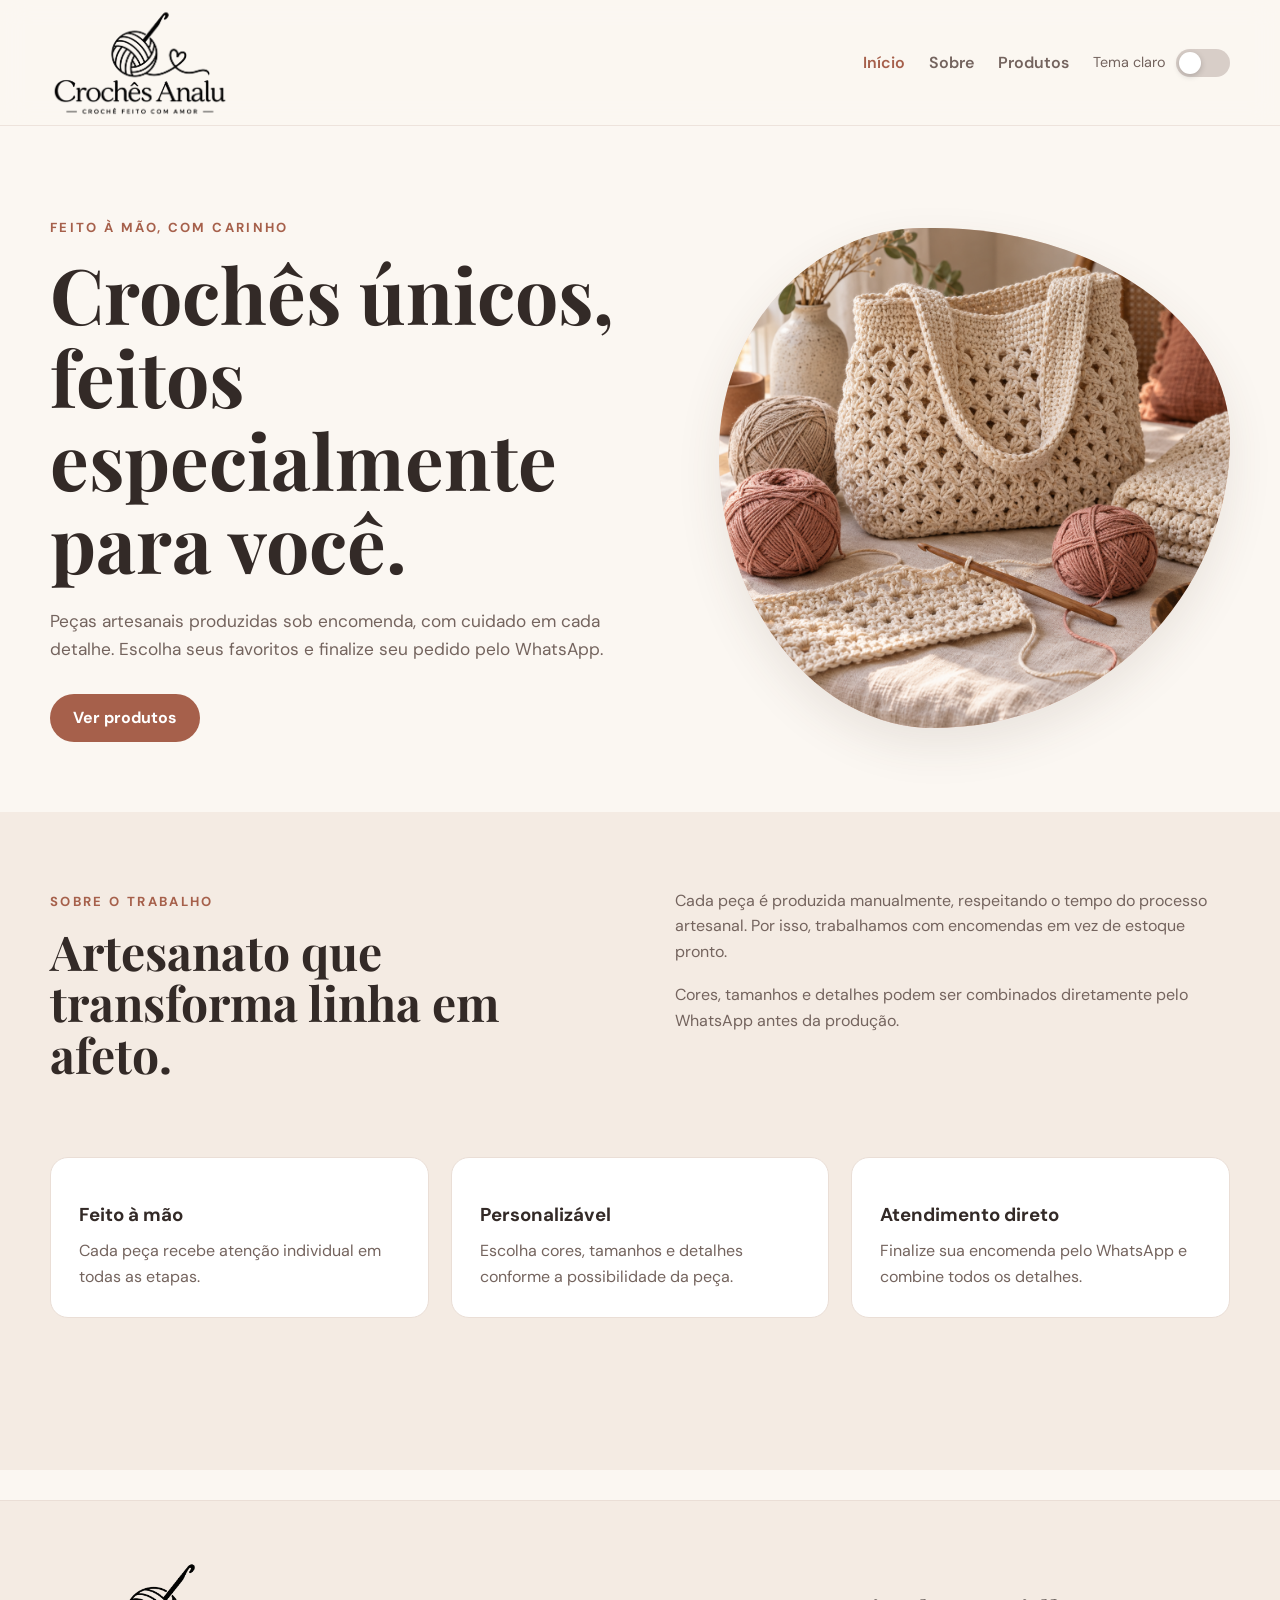
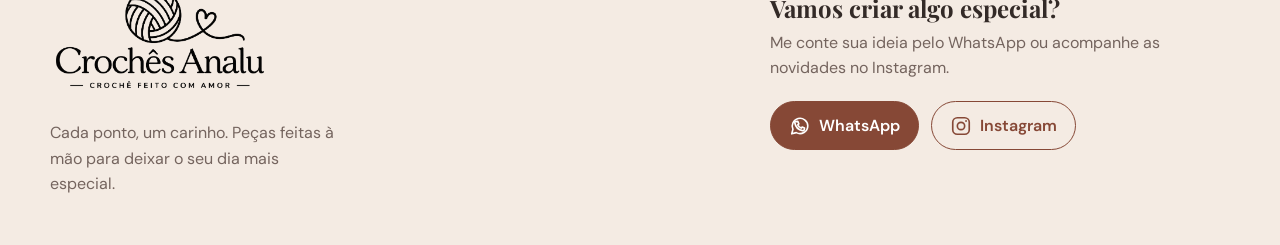
==== index.html @ d16f2167 "Primeiro commit" ====
<!DOCTYPE html>
<html lang="pt-BR">
<head>
  <meta charset="UTF-8">
  <meta name="viewport" content="width=device-width, initial-scale=1.0">
  <meta name="description" content="Loja de crochê artesanal sob encomenda.">
  <title>Ateliê Ana Crochê</title>
  <link rel="preconnect" href="https://fonts.googleapis.com">
  <link rel="preconnect" href="https://fonts.gstatic.com" crossorigin>
  <link href="https://fonts.googleapis.com/css2?family=DM+Sans:wght@400;500;600;700&family=Playfair+Display:wght@600;700&display=swap" rel="stylesheet">
  <link rel="stylesheet" href="css/style.css">
</head>
<body>
  <header class="site-header">
    <div class="container nav">
      <a class="brand" href="index.html" aria-label="Crochês Analu — Início"><img class="brand-logo" src="img/logo-analu-transparente.png" alt="Crochês Analu — Crochê feito com amor" width="240" height="168"></a>

      <button class="menu-toggle" aria-label="Abrir menu" aria-expanded="false">☰</button>

      <nav class="nav-links">
        <a class="active" href="index.html">Início</a>
        <a href="#sobre">Sobre</a>
        <a href="produtos.html">Produtos</a>
        <div class="theme-control">
          <span id="theme-label" aria-live="polite">Tema claro</span>
          <label class="theme-switch">
          <input type="checkbox" id="theme-toggle" aria-label="Ativar tema escuro">
          <span class="slider" aria-hidden="true"></span>
          </label>
        </div>
      </nav>
    </div>
  </header>

  <main>
    <section class="hero">
      <div class="container hero-grid">
        <div class="hero-copy">
          <span class="eyebrow">Feito à mão, com carinho</span>
          <h1>Crochês únicos, feitos especialmente para você.</h1>
          <p>
            Peças artesanais produzidas sob encomenda, com cuidado em cada detalhe.
            Escolha seus favoritos e finalize seu pedido pelo WhatsApp.
          </p>
          <div class="hero-actions">
            <a class="btn btn-primary" href="produtos.html">Ver produtos</a>
          </div>
        </div>

        <div class="hero-art">
          <img class="hero-photo" src="img/croche-artesanal-hero.png" alt="Composição de crochê com bolsa de algodão cru, novelos em tons terrosos e agulha de madeira." width="1254" height="1254" fetchpriority="high">
        </div>
      </div>
    </section>

    <section class="section section-soft" id="sobre">
      <div class="container about-grid">
        <div>
          <span class="eyebrow">Sobre o trabalho</span>
          <h2>Artesanato que transforma linha em afeto.</h2>
        </div>
        <div class="about-text">
          <p>
            Cada peça é produzida manualmente, respeitando o tempo do processo artesanal.
            Por isso, trabalhamos com encomendas em vez de estoque pronto.
          </p>
          <p>
            Cores, tamanhos e detalhes podem ser combinados diretamente pelo WhatsApp antes da produção.
          </p>
        </div>
      </div>

      <section class="section">
      <div class="container benefits">
        <article class="benefit-card">
          <h3>Feito à mão</h3>
          <p>Cada peça recebe atenção individual em todas as etapas.</p>
        </article>
        <article class="benefit-card">
          <h3>Personalizável</h3>
          <p>Escolha cores, tamanhos e detalhes conforme a possibilidade da peça.</p>
        </article>
        <article class="benefit-card">
          <h3>Atendimento direto</h3>
          <p>Finalize sua encomenda pelo WhatsApp e combine todos os detalhes.</p>
        </article>
      </div>
    </section>
    </section>

  <footer class="site-footer">
    <div class="container footer-content">
      <div>
        <a class="brand footer-brand" href="index.html" aria-label="Crochês Analu — Início"><img class="brand-logo" src="img/logo-analu-transparente.png" alt="Crochês Analu — Crochê feito com amor" width="240" height="168"></a>
        <p class="footer-description">Cada ponto, um carinho. Peças feitas à mão para deixar o seu dia mais especial.</p>
      </div>
      <div class="footer-contact">
        <h2>Vamos criar algo especial?</h2>
        <p>Me conte sua ideia pelo WhatsApp ou acompanhe as novidades no Instagram.</p>
        <nav class="footer-social" aria-label="Redes sociais">
        <!-- Links fictícios: substituir pelos contatos reais. -->
        <a href="https://wa.me/5500000000000" target="_blank" rel="noopener noreferrer">
          <svg viewBox="0 0 24 24" aria-hidden="true" focusable="false" fill="none" stroke="currentColor" stroke-width="1.8" stroke-linecap="round" stroke-linejoin="round">
            <path d="M20.5 11.7a8.5 8.5 0 0 1-12.6 7.5L3 20.5l1.3-4.8a8.5 8.5 0 1 1 16.2-4Z"/>
            <path d="m8.1 7.2 1.5-.2 1.1 2.6-1.1 1.1a7.2 7.2 0 0 0 3.6 3.6l1.1-1.1 2.6 1.1-.2 1.5c-.1.9-1 1.5-1.9 1.3-4.3-.8-7.6-4.1-8.4-8.4-.2-.9.4-1.8 1.3-1.9Z"/>
          </svg>
          <span>WhatsApp</span>
        </a>
        <a href="https://www.instagram.com/ana.croche.exemplo/" target="_blank" rel="noopener noreferrer">
          <svg viewBox="0 0 24 24" aria-hidden="true" focusable="false" fill="none" stroke="currentColor" stroke-width="1.8">
            <rect x="3" y="3" width="18" height="18" rx="5"/>
            <circle cx="12" cy="12" r="4"/>
            <circle cx="17.5" cy="6.5" r="1" fill="currentColor" stroke="none"/>
          </svg>
          <span>Instagram</span>
        </a>
        </nav>
      </div>
    </div>
  </footer>
  <script src="js/produtos.js"></script>
  <script src="js/carrinho.js"></script>
  <script src="js/main.js"></script>
</body>
</html>
---- css/style.css ----
:root {
  --bg: #fbf7f2;
  --surface: #ffffff;
  --surface-soft: #f4ebe3;
  --text: #332a27;
  --muted: #74645e;
  --primary: #a6604b;
  --primary-dark: #864836;
  --accent: #d8ada0;
  --border: #eaded6;
  --success: #2f8f5b;
  --shadow: 0 18px 45px rgba(79, 55, 45, 0.10);
  --radius-lg: 28px;
  --radius-md: 18px;
  --radius-sm: 12px;
  --container: 1180px;
}

* {
  box-sizing: border-box;
  margin: 0;
  padding: 0;
}

html {
  scroll-behavior: smooth;
}

body {
  font-family: "DM Sans", sans-serif;
  background: var(--bg);
  color: var(--text);
  line-height: 1.6;
}

img {
  display: block;
  width: 100%;
}

a {
  color: inherit;
  text-decoration: none;
}

button,
input,
textarea {
  font: inherit;
}

button {
  cursor: pointer;
}

.container {
  width: min(calc(100% - 32px), var(--container));
  margin-inline: auto;
}

.site-header {
  position: sticky;
  top: 0;
  z-index: 30;
  background: rgba(251, 247, 242, 0.93);
  backdrop-filter: blur(14px);
  border-bottom: 1px solid rgba(234, 222, 214, 0.8);
}

.nav {
  min-height: 78px;
  display: flex;
  align-items: center;
  justify-content: space-between;
  gap: 24px;
}

.brand {
  display: inline-block;
  flex-shrink: 0;
  font-family: "Playfair Display", serif;
  font-size: 1.55rem;
  font-weight: 700;
}

.brand-logo {
  width: clamp(140px, 18vw, 180px);
  height: auto;
  display: block;
  filter: brightness(0);
}

.footer-brand .brand-logo {
  width: 220px;
  max-width: 100%;
}

body.dark-mode .brand-logo {
  filter: none;
}

.nav-links {
  display: flex;
  align-items: center;
  gap: 24px;
}

.nav-links a {
  color: var(--muted);
  font-weight: 600;
}

.nav-links a:hover,
.nav-links a.active {
  color: var(--primary);
}

.product-cart-bar {
  position: fixed;
  right: max(16px, env(safe-area-inset-right));
  bottom: max(20px, env(safe-area-inset-bottom));
  z-index: 40;
  display: flex;
  justify-content: flex-end;
  max-width: calc(100vw - 32px);
}

body:has(.product-cart-bar) {
  padding-bottom: 96px;
}

.product-cart-link {
  display: flex;
  align-items: center;
  gap: 10px;
  min-height: 48px;
  padding: 10px 16px;
  background: var(--surface-soft);
  border: 1px solid var(--border);
  border-radius: 999px;
  color: var(--primary-dark);
  font-weight: 600;
  box-shadow: var(--shadow);
}

.product-cart-link:hover {
  border-color: var(--primary);
}

.product-cart-link:focus-visible {
  outline: 2px solid var(--primary);
  outline-offset: 4px;
}

.cart-count {
  min-width: 25px;
  height: 25px;
  display: inline-grid;
  place-items: center;
  padding: 0 7px;
  border-radius: 999px;
  background: var(--primary);
  color: white;
  font-size: .8rem;
}

.menu-toggle {
  display: none;
  border: 0;
  background: transparent;
  font-size: 1.5rem;
  color: var(--text);
}

.hero {
  padding: 88px 0 70px;
}

.hero-grid {
  display: grid;
  grid-template-columns: 1.08fr .92fr;
  align-items: center;
  gap: 70px;
}

.eyebrow {
  display: inline-block;
  color: var(--primary);
  font-size: .82rem;
  text-transform: uppercase;
  letter-spacing: .18em;
  font-weight: 700;
  margin-bottom: 14px;
}

h1,
h2 {
  font-family: "Playfair Display", serif;
  line-height: 1.08;
}

h1 {
  font-size: clamp(2.7rem, 6vw, 5.1rem);
  max-width: 900px;
}

h2 {
  font-size: clamp(2rem, 4vw, 3rem);
}

.hero-copy p {
  max-width: 620px;
  margin: 24px 0 30px;
  color: var(--muted);
  font-size: 1.08rem;
}

.hero-actions,
.section-cta {
  display: flex;
  flex-wrap: wrap;
  gap: 14px;
}

.btn {
  display: inline-flex;
  align-items: center;
  justify-content: center;
  min-height: 48px;
  padding: 0 22px;
  border: 1px solid transparent;
  border-radius: 999px;
  font-weight: 700;
  transition: .2s ease;
}

.btn:hover {
  transform: translateY(-2px);
}

.btn-primary {
  background: var(--primary);
  color: white;
}

.btn-primary:hover {
  background: var(--primary-dark);
}

.btn-secondary {
  border-color: var(--border);
  background: var(--surface);
}

.btn-whatsapp {
  background: #1fa855;
  color: white;
}

.btn-block {
  width: 100%;
}

/* Moldura */
.hero-art {
  position: relative;
  min-height: 500px;
  border-radius: 40% 58% 58% 42% / 45% 42% 58% 55%;
  background:
    radial-gradient(circle at 30% 30%, rgba(255,255,255,.9), transparent 30%),
    linear-gradient(145deg, #ead0c5, #d6a997);
  box-shadow: var(--shadow);
  overflow: hidden;
}

.hero-photo {
  position: absolute;
  inset: 0;
  width: 100%;
  height: 100%;
  object-fit: cover;
  object-position: center;
}

.yarn {
  position: absolute;
  border-radius: 50%;
  border: 22px solid rgba(255,255,255,.35);
}

.yarn-one {
  width: 170px;
  height: 170px;
  right: 40px;
  top: 46px;
}

.yarn-two {
  width: 230px;
  height: 230px;
  left: -45px;
  bottom: -55px;
}

.crochet-card {
  position: absolute;
  left: 50%;
  top: 50%;
  width: min(78%, 320px);
  transform: translate(-50%, -50%);
  padding: 30px;
  border-radius: var(--radius-lg);
  background: rgba(255,255,255,.88);
  backdrop-filter: blur(12px);
  box-shadow: 0 20px 50px rgba(71, 46, 38, .16);
  text-align: center;
}

.crochet-card span {
  display: block;
  font-size: 4rem;
  margin-bottom: 10px;
}

.crochet-card strong,
.crochet-card small {
  display: block;
}

.crochet-card strong {
  font-family: "Playfair Display", serif;
  font-size: 1.45rem;
}

.crochet-card small {
  color: var(--muted);
  margin-top: 8px;
}

.section {
  padding: 76px 0;
}

.section-soft {
  background: var(--surface-soft);
}

.section-heading {
  max-width: 680px;
  margin-bottom: 34px;
}

.section-heading p,
.page-hero p,
.about-text p {
  color: var(--muted);
}

.section-heading p {
  margin-top: 12px;
}

.product-grid {
  display: grid;
  grid-template-columns: repeat(3, minmax(0, 1fr));
  gap: 24px;
}

.product-card {
  overflow: hidden;
  border-radius: var(--radius-md);
  background: var(--surface);
  border: 1px solid var(--border);
  box-shadow: 0 10px 28px rgba(86, 57, 46, .06);
  /* Suaviza o aumento e a volta ao tamanho original. */
  transition: transform .25s ease, box-shadow .25s ease;
}

/* Aplica o efeito em dispositivos que usam mouse. */
@media (hover: hover) and (pointer: fine) {
  .product-card:hover {
    transform: scale(1.03);
    box-shadow: var(--shadow);
  }
}

/* Respeita a preferência por menos movimento no dispositivo. */
@media (prefers-reduced-motion: reduce) {
  .product-card {
    transition: none;
  }

  .product-card:hover {
    transform: none;
  }
}

.product-visual {
  aspect-ratio: 4 / 3;
  display: grid;
  place-items: center;
  background: linear-gradient(145deg, #f6e8e0, #ead4ca);
  font-size: 4.2rem;
  position: relative;
}

.product-photo {
  width: 100%;
  height: 100%;
  object-fit: cover;
}

.product-visual .product-photo {
  position: absolute;
  inset: 0;
}

.cart-item-visual {
  overflow: hidden;
}

.product-photo-placeholder {
  font-size: .9rem;
  color: var(--muted);
  text-align: center;
  padding: 8px;
}

.product-badge {
  z-index: 1;
  position: absolute;
  left: 14px;
  top: 14px;
  padding: 7px 10px;
  border-radius: 999px;
  background: rgba(255,255,255,.9);
  font-size: .76rem;
  font-weight: 700;
  color: var(--primary-dark);
}

.product-content {
  padding: 20px;
}

.product-category {
  color: var(--primary);
  font-size: .78rem;
  text-transform: uppercase;
  letter-spacing: .1em;
  font-weight: 700;
}

.product-card h3 {
  margin: 5px 0 8px;
  font-size: 1.22rem;
}

.product-description {
  min-height: 52px;
  color: var(--muted);
  font-size: .94rem;
}

.product-footer {
  margin-top: 18px;
  display: flex;
  align-items: center;
  justify-content: space-between;
  gap: 12px;
}

.product-price small {
  display: block;
  color: var(--muted);
  font-size: .72rem;
  font-weight: 500;
}

.product-price strong {
  font-size: 1.18rem;
}

.add-cart {
  border: none;
  border-radius: 999px;
  background: var(--text);
  color: var(--bg);
  min-height: 42px;
  padding: 0 16px;
  font-weight: 700;
}

.add-cart:hover {
  background: var(--primary);
}

.section-cta {
  margin-top: 30px;
}

.about-grid {
  display: grid;
  grid-template-columns: 1fr 1fr;
  gap: 70px;
  align-items: start;
}

.about-text {
  display: grid;
  gap: 18px;
}

.benefits {
  display: grid;
  grid-template-columns: repeat(3, 1fr);
  gap: 22px;
}

.benefit-card {
  padding: 28px;
  border-radius: var(--radius-md);
  background: var(--surface);
  border: 1px solid var(--border);
}

.benefit-card span {
  font-size: 2rem;
}

.benefit-card h3 {
  margin: 14px 0 8px;
}

.benefit-card p {
  color: var(--muted);
}

.page-hero {
  padding: 72px 0 24px;
}

.page-hero.compact {
  padding-bottom: 0;
}

.page-hero h1 {
  font-size: clamp(2.5rem, 5vw, 4.3rem);
}

.page-hero p {
  margin-top: 14px;
}

.catalog-toolbar {
  display: flex;
  justify-content: space-between;
  align-items: end;
  gap: 24px;
  margin-bottom: 30px;
}

.filters {
  display: flex;
  flex-wrap: wrap;
  gap: 10px;
}

.filter-btn {
  border: 1px solid var(--border);
  border-radius: 999px;
  background: var(--surface);
  padding: 9px 14px;
  color: var(--muted);
  font-weight: 700;
}

.filter-btn.active,
.filter-btn:hover {
  background: var(--text);
  color: var(--bg);
  border-color: var(--text);
}

.search-box {
  display: grid;
  gap: 6px;
  width: min(100%, 300px);
  color: var(--muted);
  font-size: .82rem;
  font-weight: 700;
}

.search-box input,
.customer-fields input,
.customer-fields textarea {
  width: 100%;
  border: 1px solid var(--border);
  border-radius: var(--radius-sm);
  background: var(--surface);
  color: var(--text);
  outline: none;
}

.search-box input {
  height: 44px;
  padding: 0 14px;
}

.search-box input:focus,
.customer-fields input:focus,
.customer-fields textarea:focus {
  border-color: var(--primary);
}

.empty-state {
  text-align: center;
  color: var(--muted);
  padding: 50px 0;
}

.hidden {
  display: none !important;
}

.cart-layout {
  display: grid;
  grid-template-columns: 1fr 360px;
  gap: 34px;
  align-items: start;
}

.cart-items {
  display: grid;
  gap: 16px;
}

.cart-item {
  display: grid;
  grid-template-columns: 92px 1fr auto;
  gap: 18px;
  align-items: center;
  padding: 18px;
  border-radius: var(--radius-md);
  background: var(--surface);
  border: 1px solid var(--border);
}

.cart-item-visual {
  aspect-ratio: 1;
  display: grid;
  place-items: center;
  border-radius: var(--radius-sm);
  background: var(--surface-soft);
  font-size: 2.2rem;
}

.cart-item h3 {
  margin-bottom: 2px;
}

.cart-item p {
  color: var(--muted);
  font-size: .9rem;
}

.quantity-controls {
  margin-top: 12px;
  display: flex;
  align-items: center;
  gap: 8px;
}

.quantity-controls button {
  width: 32px;
  height: 32px;
  border: 1px solid var(--border);
  border-radius: 50%;
  background: var(--bg);
}

.remove-item {
  border: 0;
  background: transparent;
  color: #9f4b4b;
  margin-top: 8px;
  font-size: .86rem;
}

.cart-item-price {
  text-align: right;
}

.cart-summary {
  position: sticky;
  top: 102px;
  padding: 24px;
  border-radius: var(--radius-md);
  background: var(--surface);
  border: 1px solid var(--border);
  box-shadow: var(--shadow);
}

.cart-summary h2 {
  font-size: 1.8rem;
  margin-bottom: 20px;
}

.summary-row {
  display: flex;
  justify-content: space-between;
  gap: 16px;
  padding: 10px 0;
  border-bottom: 1px solid var(--border);
}

.summary-row.total {
  padding: 18px 0;
  font-size: 1.12rem;
}

.customer-fields {
  display: grid;
  gap: 14px;
  margin: 20px 0;
}

.customer-fields label {
  display: grid;
  gap: 6px;
  font-size: .86rem;
  font-weight: 700;
  color: var(--muted);
}

.customer-fields input {
  height: 44px;
  padding: 0 12px;
}

.customer-fields textarea {
  resize: vertical;
  padding: 12px;
}

.checkout-note {
  margin-top: 14px;
  color: var(--muted);
  font-size: .78rem;
}

.cart-empty {
  text-align: center;
  padding: 60px 20px;
  border: 1px dashed var(--border);
  border-radius: var(--radius-lg);
}

.cart-empty span {
  font-size: 3rem;
}

.cart-empty h2 {
  margin: 14px 0 8px;
}

.cart-empty p {
  color: var(--muted);
  margin-bottom: 20px;
}

.site-footer {
  margin-top: 30px;
  padding: 48px 0;
  background: var(--surface-soft);
  border-top: 1px solid var(--border);
  color: var(--muted);
}

.footer-content {
  display: flex;
  justify-content: space-between;
  gap: 30px;
  align-items: center;
}

.footer-description {
  max-width: 290px;
  margin-top: 10px;
}

.footer-contact {
  max-width: 460px;
}

.footer-contact h2 {
  margin-bottom: 8px;
  color: var(--text);
  font-family: "Playfair Display", serif;
  font-size: 1.5rem;
}

.footer-social {
  display: flex;
  flex-wrap: wrap;
  gap: 12px;
  margin-top: 20px;
  color: var(--primary-dark);
}

.footer-social a {
  display: inline-flex;
  align-items: center;
  gap: 8px;
  min-height: 44px;
  padding: 11px 18px;
  border: 1px solid var(--primary-dark);
  border-radius: 999px;
  font-weight: 600;
  transition: background-color .2s ease, color .2s ease;
}

.footer-social a:first-child {
  background: var(--primary-dark);
  color: var(--surface);
}

.footer-social svg {
  width: 22px;
  height: 22px;
  flex-shrink: 0;
}

.footer-social a:hover,
.footer-social a:focus-visible {
  background: var(--text);
  border-color: var(--text);
  color: var(--surface);
}

.footer-social a:focus-visible {
  outline: 2px solid var(--primary-dark);
  outline-offset: 4px;
}

.footer-content strong {
  color: var(--text);
  font-family: "Playfair Display", serif;
  font-size: 1.2rem;
}

.toast {
  position: fixed;
  right: 22px;
  bottom: calc(90px + env(safe-area-inset-bottom));
  max-width: calc(100vw - 44px);
  z-index: 50;
  background: var(--text);
  color: white;
  padding: 13px 16px;
  border-radius: var(--radius-sm);
  box-shadow: var(--shadow);
  opacity: 0;
  transform: translateY(12px);
  pointer-events: none;
  transition: .2s ease;
}

.toast.show {
  opacity: 1;
  transform: translateY(0);
}

@media (max-width: 900px) {
  .hero-grid,
  .about-grid,
  .cart-layout {
    grid-template-columns: 1fr;
  }

  .product-grid,
  .benefits {
    grid-template-columns: repeat(2, 1fr);
  }

  .hero-art {
    min-height: 360px;
  }

  .cart-summary {
    position: static;
  }
}

@media (max-width: 680px) {
  .menu-toggle {
    display: block;
  }

  .nav-links {
    position: absolute;
    left: 16px;
    right: 16px;
    top: 70px;
    display: none;
    flex-direction: column;
    align-items: stretch;
    gap: 6px;
    padding: 16px;
    border: 1px solid var(--border);
    border-radius: var(--radius-md);
    background: var(--surface);
    box-shadow: var(--shadow);
  }

  .nav-links.open {
    display: flex;
  }

  .nav-links a {
    padding: 10px;
  }

  .product-grid,
  .benefits {
    grid-template-columns: 1fr;
  }

  .catalog-toolbar {
    align-items: stretch;
    flex-direction: column;
  }

  .search-box {
    width: 100%;
  }

  .cart-item {
    grid-template-columns: 70px 1fr;
  }

  .cart-item-price {
    grid-column: 2;
    text-align: left;
  }

  .footer-content {
    flex-direction: column;
    align-items: flex-start;
  }

  .hero {
    padding-top: 54px;
  }
}


/*Modo Escuro*/

.theme-toggle {
  width: 42px;
  height: 42px;
  border: 1px solid var(--border);
  border-radius: 50%;
  background: var(--surface);
  color: var(--text);
  font-size: 1.1rem;
  display: grid;
  place-items: center;
  cursor: pointer;
  transition: 0.2s ease;
}

.theme-toggle:hover {
  transform: translateY(-2px);
  border-color: var(--primary);
}

/* Modo escuro */
body.dark-mode {
  --bg: #181514;
  --surface: #24201e;
  --surface-soft: #2d2724;
  --text: #f6eee9;
  --muted: #bdaea6;
  --primary: #d99176;
  --primary-dark: #bc7158;
  --accent: #9f6757;
  --border: #403733;
  --shadow: 0 18px 45px rgba(0, 0, 0, 0.28);
}

body.dark-mode .site-header {
  background: rgba(24, 21, 20, 0.93);
}

body.dark-mode .hero-art {
  background:
    radial-gradient(
      circle at 30% 30%,
      rgba(255, 255, 255, 0.08),
      transparent 30%
    ),
    linear-gradient(145deg, #55372f, #372724);
}

body.dark-mode .crochet-card {
  background: rgba(36, 32, 30, 0.9);
}

.theme-control {
  display: flex;
  align-items: center;
  gap: 10px;
  white-space: nowrap;
  color: var(--muted);
  font-size: .9rem;
}

.theme-switch {
  flex-shrink: 0;
  position: relative;
  display: inline-block;
  width: 54px;
  height: 28px;
}

.theme-switch input {
  opacity: 0;
  width: 0;
  height: 0;
}

.slider {
  position: absolute;
  inset: 0;
  cursor: pointer;
  background-color: #d8cec8;
  border-radius: 999px;
  transition: 0.3s;
}

.slider::before {
  content: "";
  position: absolute;
  width: 22px;
  height: 22px;
  left: 3px;
  top: 3px;
  background-color: white;
  border-radius: 50%;
  transition: 0.3s;
  box-shadow: 0 2px 6px rgba(0, 0, 0, 0.2);
}

.theme-switch input:checked + .slider {
  background-color: var(--primary);
}

.theme-switch input:focus-visible + .slider {
  outline: 2px solid var(--primary);
  outline-offset: 4px;
}

.theme-switch input:checked + .slider::before {
  transform: translateX(26px);
}
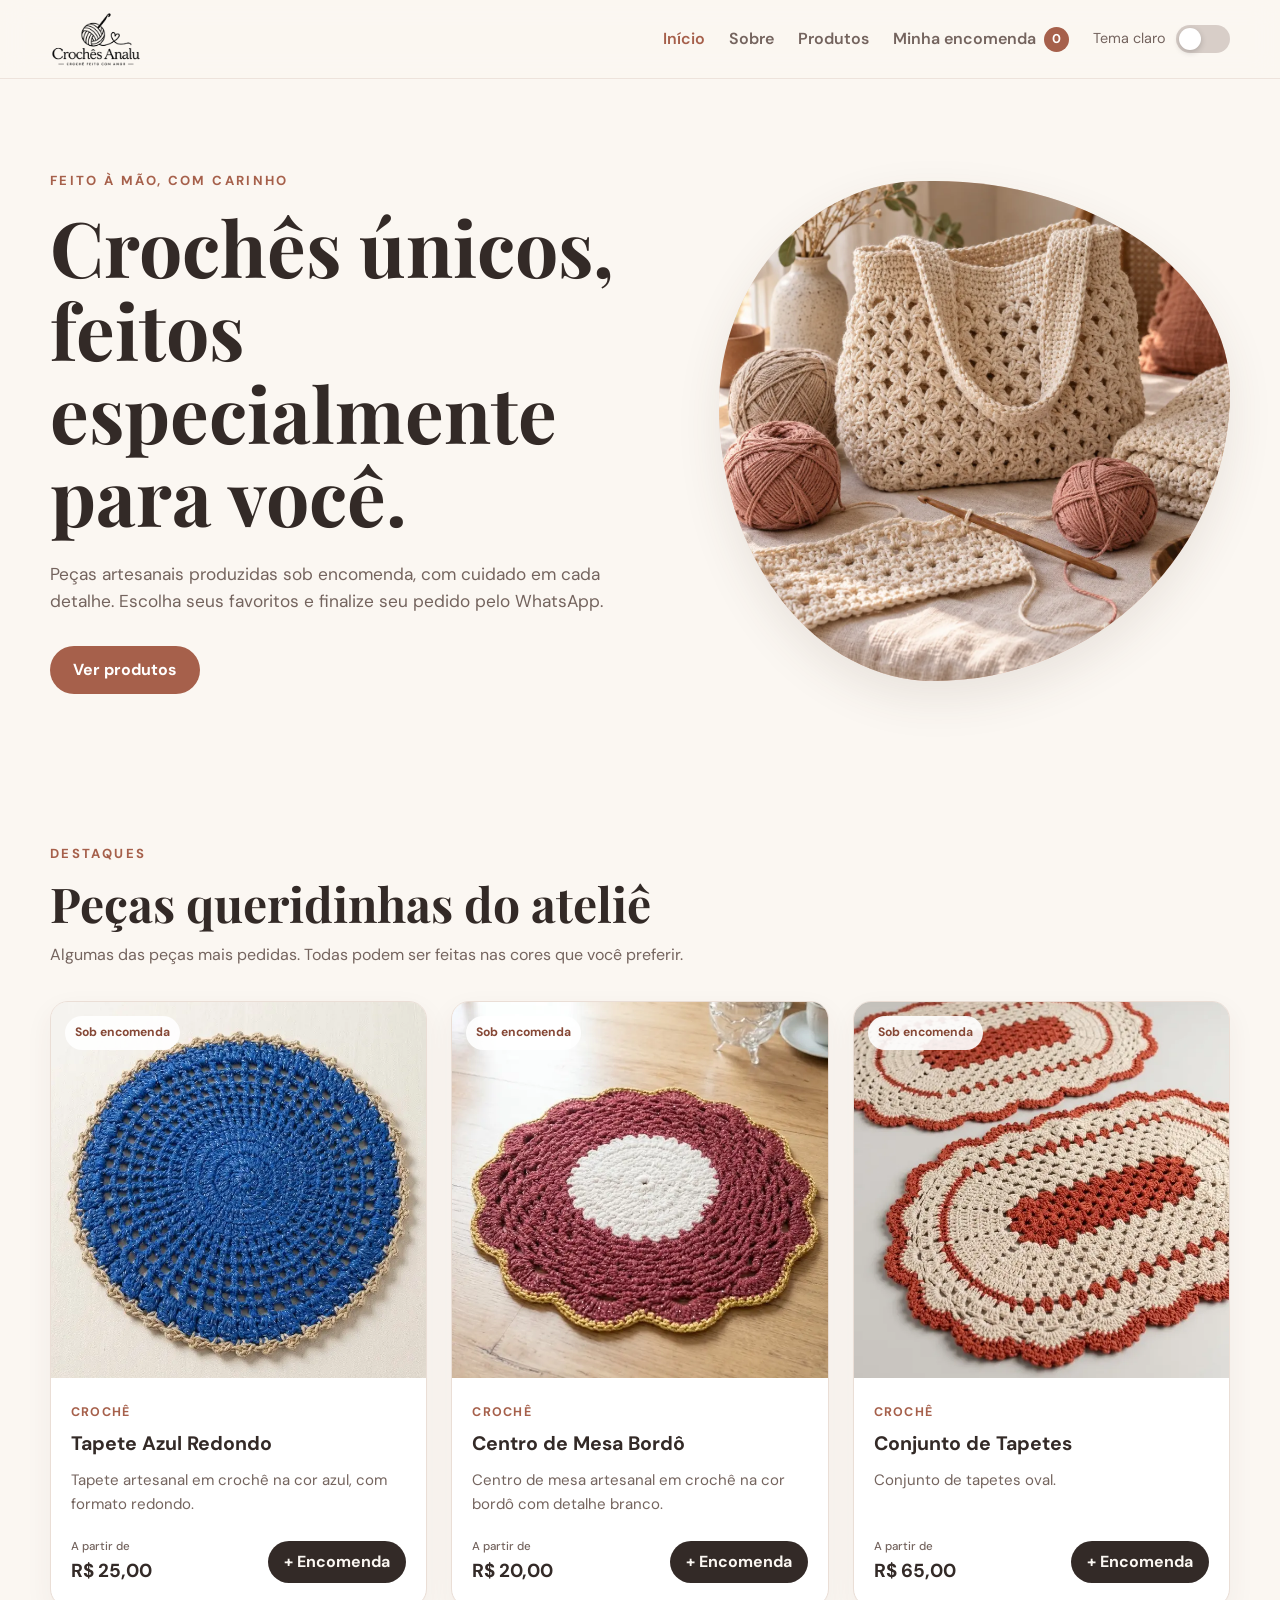
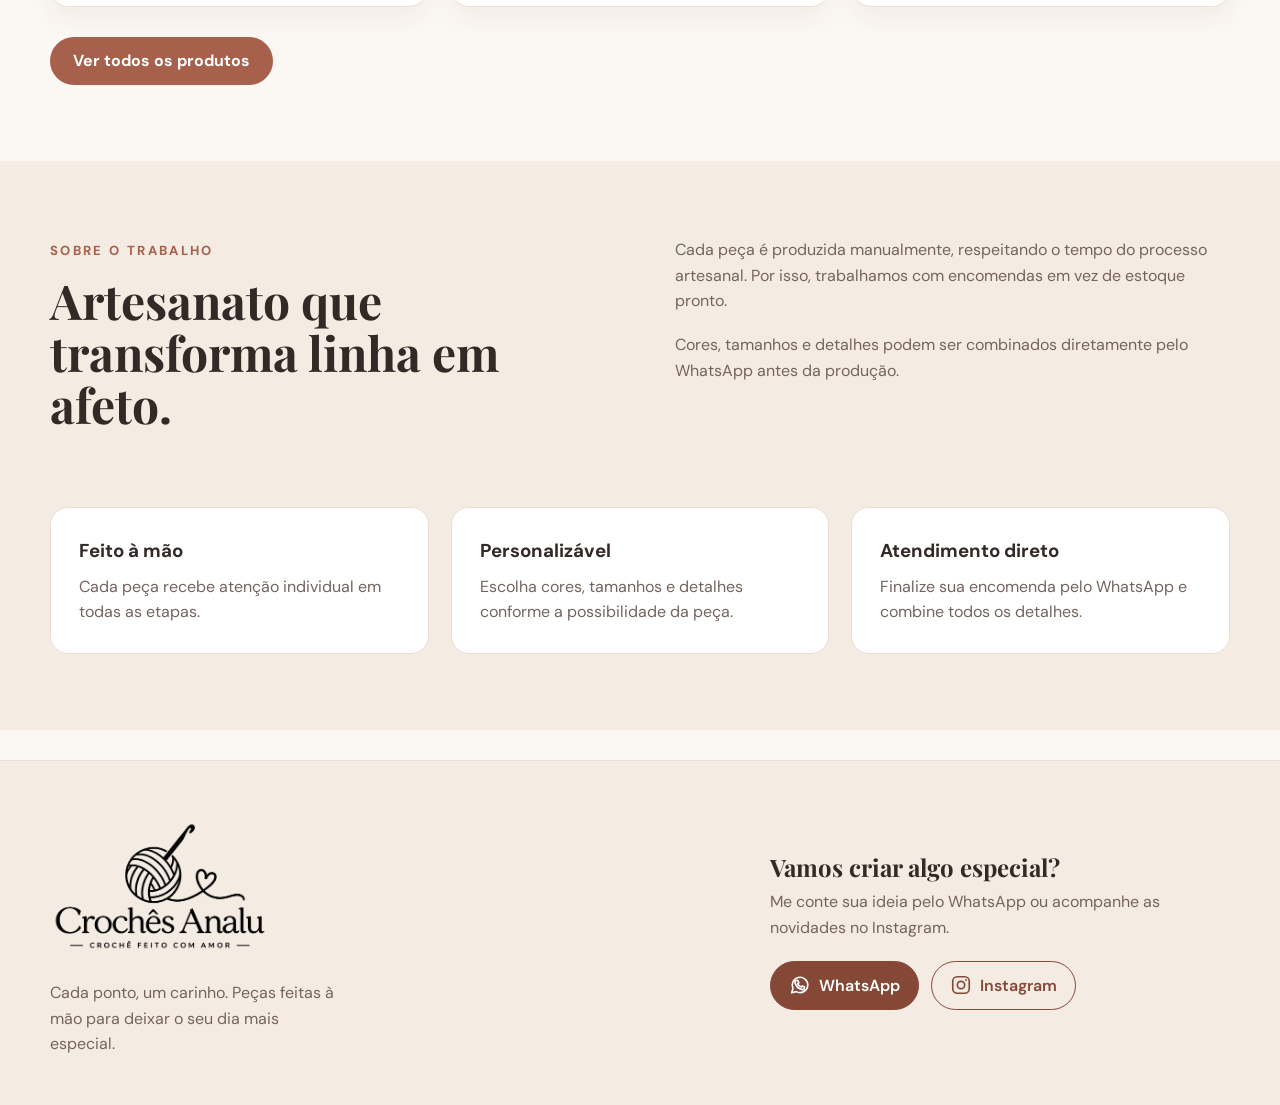
==== commit 0fceb2ff: "Melhorias na Home" ====
--- a/index.html
+++ b/index.html
@@ -3,24 +3,53 @@
 <head>
   <meta charset="UTF-8">
   <meta name="viewport" content="width=device-width, initial-scale=1.0">
-  <meta name="description" content="Loja de crochê artesanal sob encomenda.">
-  <title>Ateliê Ana Crochê</title>
+  <!-- Aplica o tema antes da renderização, para a página não piscar no tema claro. -->
+  <script>
+    (function () {
+      var tema = null;
+      try { tema = localStorage.getItem("tema"); } catch (erro) {}
+      var escuro = tema ? tema === "escuro"
+        : !!(window.matchMedia && window.matchMedia("(prefers-color-scheme: dark)").matches);
+      if (escuro) document.documentElement.classList.add("dark-mode");
+    })();
+  </script>
+  <title>AnaLu Crochês — Crochê artesanal sob encomenda</title>
+  <meta name="description" content="AnaLu Crochês: peças de crochê artesanais feitas à mão e sob encomenda. Escolha seus favoritos e finalize pelo WhatsApp.">
+  <link rel="icon" type="image/png" sizes="32x32" href="img/favicon-32.png">
+  <link rel="apple-touch-icon" sizes="180x180" href="img/apple-touch-icon.png">
+  <!-- Prévia em WhatsApp/Instagram. og:url e og:image precisam de URL absoluta:
+       ao publicar em outro endereço, trocar "https://gabrielsdl-dev.github.io/AnaLu-Croches/" nas 3 páginas. -->
+  <meta property="og:type" content="website">
+  <meta property="og:locale" content="pt_BR">
+  <meta property="og:site_name" content="AnaLu Crochês">
+  <meta property="og:title" content="AnaLu Crochês — Crochê artesanal sob encomenda">
+  <meta property="og:description" content="Peças de crochê feitas à mão, sob encomenda. Escolha seus favoritos e finalize pelo WhatsApp.">
+  <meta property="og:url" content="https://gabrielsdl-dev.github.io/AnaLu-Croches/">
+  <meta property="og:image" content="https://gabrielsdl-dev.github.io/AnaLu-Croches/img/og-image.jpg">
+  <meta property="og:image:width" content="1200">
+  <meta property="og:image:height" content="630">
+  <meta property="og:image:alt" content="Bolsa de crochê em algodão cru com novelos em tons terrosos.">
+  <meta name="twitter:card" content="summary_large_image">
   <link rel="preconnect" href="https://fonts.googleapis.com">
   <link rel="preconnect" href="https://fonts.gstatic.com" crossorigin>
-  <link href="https://fonts.googleapis.com/css2?family=DM+Sans:wght@400;500;600;700&family=Playfair+Display:wght@600;700&display=swap" rel="stylesheet">
+  <link href="https://fonts.googleapis.com/css2?family=DM+Sans:wght@400;500;600;700&family=Playfair+Display:wght@700&display=swap" rel="stylesheet">
   <link rel="stylesheet" href="css/style.css">
 </head>
 <body>
   <header class="site-header">
     <div class="container nav">
-      <a class="brand" href="index.html" aria-label="Crochês Analu — Início"><img class="brand-logo" src="img/logo-analu-transparente.png" alt="Crochês Analu — Crochê feito com amor" width="240" height="168"></a>
+      <a class="brand" href="index.html" aria-label="AnaLu Crochês — Início"><img class="brand-logo" src="img/logo-analu-transparente.webp" alt="AnaLu Crochês — Crochê feito com amor" width="480" height="335"></a>
 
-      <button class="menu-toggle" aria-label="Abrir menu" aria-expanded="false">☰</button>
+      <button class="menu-toggle" type="button" aria-label="Abrir menu" aria-expanded="false" aria-controls="menu-principal">☰</button>
 
-      <nav class="nav-links">
-        <a class="active" href="index.html">Início</a>
+      <nav class="nav-links" id="menu-principal" aria-label="Menu principal">
+        <a class="active" href="index.html" aria-current="page">Início</a>
         <a href="#sobre">Sobre</a>
         <a href="produtos.html">Produtos</a>
+        <a class="nav-cart" href="carrinho.html" aria-label="Minha encomenda, 0 itens">
+          Minha encomenda
+          <span class="cart-count" aria-hidden="true">0</span>
+        </a>
         <div class="theme-control">
           <span id="theme-label" aria-live="polite">Tema claro</span>
           <label class="theme-switch">
@@ -48,7 +77,23 @@
         </div>
 
         <div class="hero-art">
-          <img class="hero-photo" src="img/croche-artesanal-hero.png" alt="Composição de crochê com bolsa de algodão cru, novelos em tons terrosos e agulha de madeira." width="1254" height="1254" fetchpriority="high">
+          <img class="hero-photo" src="img/croche-artesanal-hero.webp" alt="Composição de crochê com bolsa de algodão cru, novelos em tons terrosos e agulha de madeira." width="1200" height="1200" fetchpriority="high">
+        </div>
+      </div>
+    </section>
+
+    <section class="section" id="destaques" aria-labelledby="destaques-titulo">
+      <div class="container">
+        <div class="section-heading">
+          <span class="eyebrow">Destaques</span>
+          <h2 id="destaques-titulo">Peças queridinhas do ateliê</h2>
+          <p>Algumas das peças mais pedidas. Todas podem ser feitas nas cores que você preferir.</p>
+        </div>
+
+        <div id="featured-grid" class="product-grid"></div>
+
+        <div class="section-cta">
+          <a class="btn btn-primary" href="produtos.html">Ver todos os produtos</a>
         </div>
       </div>
     </section>
@@ -69,8 +114,9 @@
           </p>
         </div>
       </div>
+    </section>
 
-      <section class="section">
+    <section class="section section-soft section-continua" aria-label="Diferenciais">
       <div class="container benefits">
         <article class="benefit-card">
           <h3>Feito à mão</h3>
@@ -86,27 +132,27 @@
         </article>
       </div>
     </section>
-    </section>
+  </main>
 
   <footer class="site-footer">
     <div class="container footer-content">
       <div>
-        <a class="brand footer-brand" href="index.html" aria-label="Crochês Analu — Início"><img class="brand-logo" src="img/logo-analu-transparente.png" alt="Crochês Analu — Crochê feito com amor" width="240" height="168"></a>
+        <a class="brand footer-brand" href="index.html" aria-label="AnaLu Crochês — Início"><img class="brand-logo" src="img/logo-analu-transparente.webp" alt="AnaLu Crochês — Crochê feito com amor" width="480" height="335" loading="lazy"></a>
         <p class="footer-description">Cada ponto, um carinho. Peças feitas à mão para deixar o seu dia mais especial.</p>
       </div>
       <div class="footer-contact">
         <h2>Vamos criar algo especial?</h2>
         <p>Me conte sua ideia pelo WhatsApp ou acompanhe as novidades no Instagram.</p>
         <nav class="footer-social" aria-label="Redes sociais">
-        <!-- Links fictícios: substituir pelos contatos reais. -->
-        <a href="https://wa.me/5500000000000" target="_blank" rel="noopener noreferrer">
+        <!-- Os links são preenchidos por js/config.js; o href abaixo é só reserva. -->
+        <a href="https://wa.me/5511999999999" data-contato="whatsapp" target="_blank" rel="noopener noreferrer">
           <svg viewBox="0 0 24 24" aria-hidden="true" focusable="false" fill="none" stroke="currentColor" stroke-width="1.8" stroke-linecap="round" stroke-linejoin="round">
             <path d="M20.5 11.7a8.5 8.5 0 0 1-12.6 7.5L3 20.5l1.3-4.8a8.5 8.5 0 1 1 16.2-4Z"/>
             <path d="m8.1 7.2 1.5-.2 1.1 2.6-1.1 1.1a7.2 7.2 0 0 0 3.6 3.6l1.1-1.1 2.6 1.1-.2 1.5c-.1.9-1 1.5-1.9 1.3-4.3-.8-7.6-4.1-8.4-8.4-.2-.9.4-1.8 1.3-1.9Z"/>
           </svg>
           <span>WhatsApp</span>
         </a>
-        <a href="https://www.instagram.com/ana.croche.exemplo/" target="_blank" rel="noopener noreferrer">
+        <a href="https://www.instagram.com/USUARIO/" data-contato="instagram" target="_blank" rel="noopener noreferrer">
           <svg viewBox="0 0 24 24" aria-hidden="true" focusable="false" fill="none" stroke="currentColor" stroke-width="1.8">
             <rect x="3" y="3" width="18" height="18" rx="5"/>
             <circle cx="12" cy="12" r="4"/>
@@ -118,6 +164,7 @@
       </div>
     </div>
   </footer>
+  <script src="js/config.js"></script>
   <script src="js/produtos.js"></script>
   <script src="js/carrinho.js"></script>
   <script src="js/main.js"></script>
--- a/css/style.css
+++ b/css/style.css
@@ -6,14 +6,15 @@
   --muted: #74645e;
   --primary: #a6604b;
   --primary-dark: #864836;
-  --accent: #d8ada0;
+  --on-primary: #ffffff;
+  --danger: #9f4b4b;
   --border: #eaded6;
-  --success: #2f8f5b;
   --shadow: 0 18px 45px rgba(79, 55, 45, 0.10);
   --radius-lg: 28px;
   --radius-md: 18px;
   --radius-sm: 12px;
   --container: 1180px;
+  --header-height: 78px;
 }
 
 * {
@@ -24,6 +25,8 @@
 
 html {
   scroll-behavior: smooth;
+  /* Âncoras (ex.: #sobre) não ficam escondidas atrás do header fixo. */
+  scroll-padding-top: calc(var(--header-height) + 12px);
 }
 
 body {
@@ -68,7 +71,8 @@
 }
 
 .nav {
-  min-height: 78px;
+  position: relative;
+  min-height: var(--header-height);
   display: flex;
   align-items: center;
   justify-content: space-between;
@@ -84,18 +88,23 @@
 }
 
 .brand-logo {
-  width: clamp(140px, 18vw, 180px);
   height: auto;
   display: block;
   filter: brightness(0);
 }
 
+/* No header a logo é limitada pela altura, para não deixar o header alto demais. */
+.site-header .brand-logo {
+  width: auto;
+  height: 64px;
+}
+
 .footer-brand .brand-logo {
   width: 220px;
   max-width: 100%;
 }
 
-body.dark-mode .brand-logo {
+.dark-mode .brand-logo {
   filter: none;
 }
 
@@ -113,6 +122,12 @@
 .nav-links a:hover,
 .nav-links a.active {
   color: var(--primary);
+}
+
+.nav-cart {
+  display: inline-flex;
+  align-items: center;
+  gap: 8px;
 }
 
 .product-cart-bar {
@@ -160,8 +175,9 @@
   padding: 0 7px;
   border-radius: 999px;
   background: var(--primary);
-  color: white;
+  color: var(--on-primary);
   font-size: .8rem;
+  font-weight: 700;
 }
 
 .menu-toggle {
@@ -240,16 +256,11 @@
 
 .btn-primary {
   background: var(--primary);
-  color: white;
+  color: var(--on-primary);
 }
 
 .btn-primary:hover {
   background: var(--primary-dark);
-}
-
-.btn-secondary {
-  border-color: var(--border);
-  background: var(--surface);
 }
 
 .btn-whatsapp {
@@ -282,67 +293,17 @@
   object-position: center;
 }
 
-.yarn {
-  position: absolute;
-  border-radius: 50%;
-  border: 22px solid rgba(255,255,255,.35);
-}
-
-.yarn-one {
-  width: 170px;
-  height: 170px;
-  right: 40px;
-  top: 46px;
-}
-
-.yarn-two {
-  width: 230px;
-  height: 230px;
-  left: -45px;
-  bottom: -55px;
-}
-
-.crochet-card {
-  position: absolute;
-  left: 50%;
-  top: 50%;
-  width: min(78%, 320px);
-  transform: translate(-50%, -50%);
-  padding: 30px;
-  border-radius: var(--radius-lg);
-  background: rgba(255,255,255,.88);
-  backdrop-filter: blur(12px);
-  box-shadow: 0 20px 50px rgba(71, 46, 38, .16);
-  text-align: center;
-}
-
-.crochet-card span {
-  display: block;
-  font-size: 4rem;
-  margin-bottom: 10px;
-}
-
-.crochet-card strong,
-.crochet-card small {
-  display: block;
-}
-
-.crochet-card strong {
-  font-family: "Playfair Display", serif;
-  font-size: 1.45rem;
-}
-
-.crochet-card small {
-  color: var(--muted);
-  margin-top: 8px;
-}
-
 .section {
   padding: 76px 0;
 }
 
 .section-soft {
   background: var(--surface-soft);
+}
+
+/* Seção que continua a anterior, sem repetir o espaçamento de cima. */
+.section-continua {
+  padding-top: 0;
 }
 
 .section-heading {
@@ -396,7 +357,9 @@
 }
 
 .product-visual {
-  aspect-ratio: 4 / 3;
+  /* As fotos são retrato (3:4); o quadrado mostra as peças inteiras sem deixar o card alto demais. */
+  aspect-ratio: 1 / 1;
+  overflow: hidden;
   display: grid;
   place-items: center;
   background: linear-gradient(145deg, #f6e8e0, #ead4ca);
@@ -493,6 +456,7 @@
 
 .add-cart:hover {
   background: var(--primary);
+  color: var(--on-primary);
 }
 
 .section-cta {
@@ -524,12 +488,8 @@
   border: 1px solid var(--border);
 }
 
-.benefit-card span {
-  font-size: 2rem;
-}
-
 .benefit-card h3 {
-  margin: 14px 0 8px;
+  margin-bottom: 8px;
 }
 
 .benefit-card p {
@@ -550,6 +510,11 @@
 
 .page-hero p {
   margin-top: 14px;
+}
+
+.page-hero .price-notice {
+  margin-top: 8px;
+  font-size: .9rem;
 }
 
 .catalog-toolbar {
@@ -677,12 +642,13 @@
   border: 1px solid var(--border);
   border-radius: 50%;
   background: var(--bg);
+  color: var(--text);
 }
 
 .remove-item {
   border: 0;
   background: transparent;
-  color: #9f4b4b;
+  color: var(--danger);
   margin-top: 8px;
   font-size: .86rem;
 }
@@ -693,7 +659,7 @@
 
 .cart-summary {
   position: sticky;
-  top: 102px;
+  top: calc(var(--header-height) + 24px);
   padding: 24px;
   border-radius: var(--radius-md);
   background: var(--surface);
@@ -822,7 +788,7 @@
 
 .footer-social a:first-child {
   background: var(--primary-dark);
-  color: var(--surface);
+  color: var(--on-primary);
 }
 
 .footer-social svg {
@@ -841,12 +807,6 @@
 .footer-social a:focus-visible {
   outline: 2px solid var(--primary-dark);
   outline-offset: 4px;
-}
-
-.footer-content strong {
-  color: var(--text);
-  font-family: "Playfair Display", serif;
-  font-size: 1.2rem;
 }
 
 .toast {
@@ -856,7 +816,7 @@
   max-width: calc(100vw - 44px);
   z-index: 50;
   background: var(--text);
-  color: white;
+  color: var(--bg);
   padding: 13px 16px;
   border-radius: var(--radius-sm);
   box-shadow: var(--shadow);
@@ -899,9 +859,9 @@
 
   .nav-links {
     position: absolute;
-    left: 16px;
-    right: 16px;
-    top: 70px;
+    left: 0;
+    right: 0;
+    top: calc(100% + 8px);
     display: none;
     flex-direction: column;
     align-items: stretch;
@@ -917,7 +877,8 @@
     display: flex;
   }
 
-  .nav-links a {
+  .nav-links a,
+  .nav-links .theme-control {
     padding: 10px;
   }
 
@@ -955,29 +916,10 @@
 }
 
 
-/*Modo Escuro*/
-
-.theme-toggle {
-  width: 42px;
-  height: 42px;
-  border: 1px solid var(--border);
-  border-radius: 50%;
-  background: var(--surface);
-  color: var(--text);
-  font-size: 1.1rem;
-  display: grid;
-  place-items: center;
-  cursor: pointer;
-  transition: 0.2s ease;
-}
-
-.theme-toggle:hover {
-  transform: translateY(-2px);
-  border-color: var(--primary);
-}
-
-/* Modo escuro */
-body.dark-mode {
+/* Modo escuro
+   A classe fica no <html> (aplicada por um script no <head> antes da
+   renderização), para a página não piscar no tema claro ao carregar. */
+html.dark-mode {
   --bg: #181514;
   --surface: #24201e;
   --surface-soft: #2d2724;
@@ -985,16 +927,18 @@
   --muted: #bdaea6;
   --primary: #d99176;
   --primary-dark: #bc7158;
-  --accent: #9f6757;
+  /* Texto escuro sobre o --primary claro do tema escuro (contraste ≥ 4,5:1). */
+  --on-primary: #181514;
+  --danger: #f0a19b;
   --border: #403733;
   --shadow: 0 18px 45px rgba(0, 0, 0, 0.28);
 }
 
-body.dark-mode .site-header {
+.dark-mode .site-header {
   background: rgba(24, 21, 20, 0.93);
 }
 
-body.dark-mode .hero-art {
+.dark-mode .hero-art {
   background:
     radial-gradient(
       circle at 30% 30%,
@@ -1002,10 +946,6 @@
       transparent 30%
     ),
     linear-gradient(145deg, #55372f, #372724);
-}
-
-body.dark-mode .crochet-card {
-  background: rgba(36, 32, 30, 0.9);
 }
 
 .theme-control {
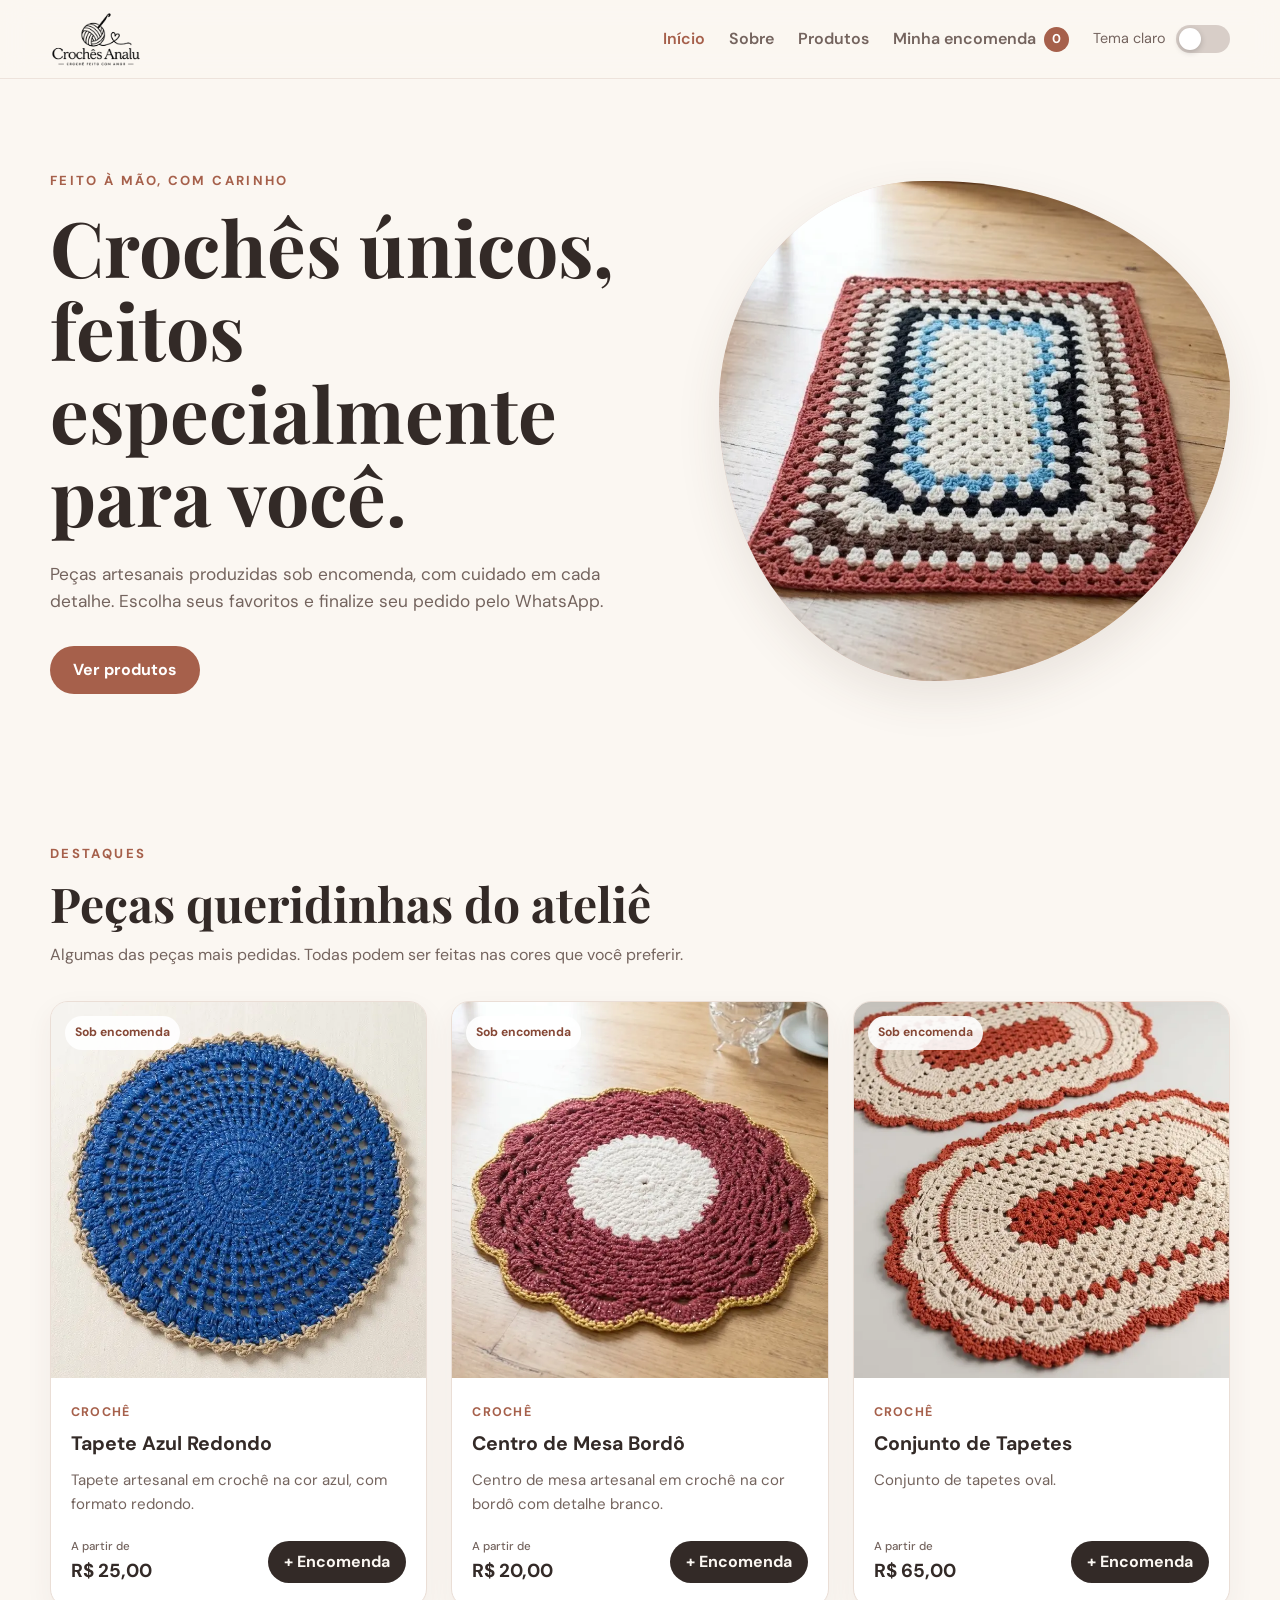
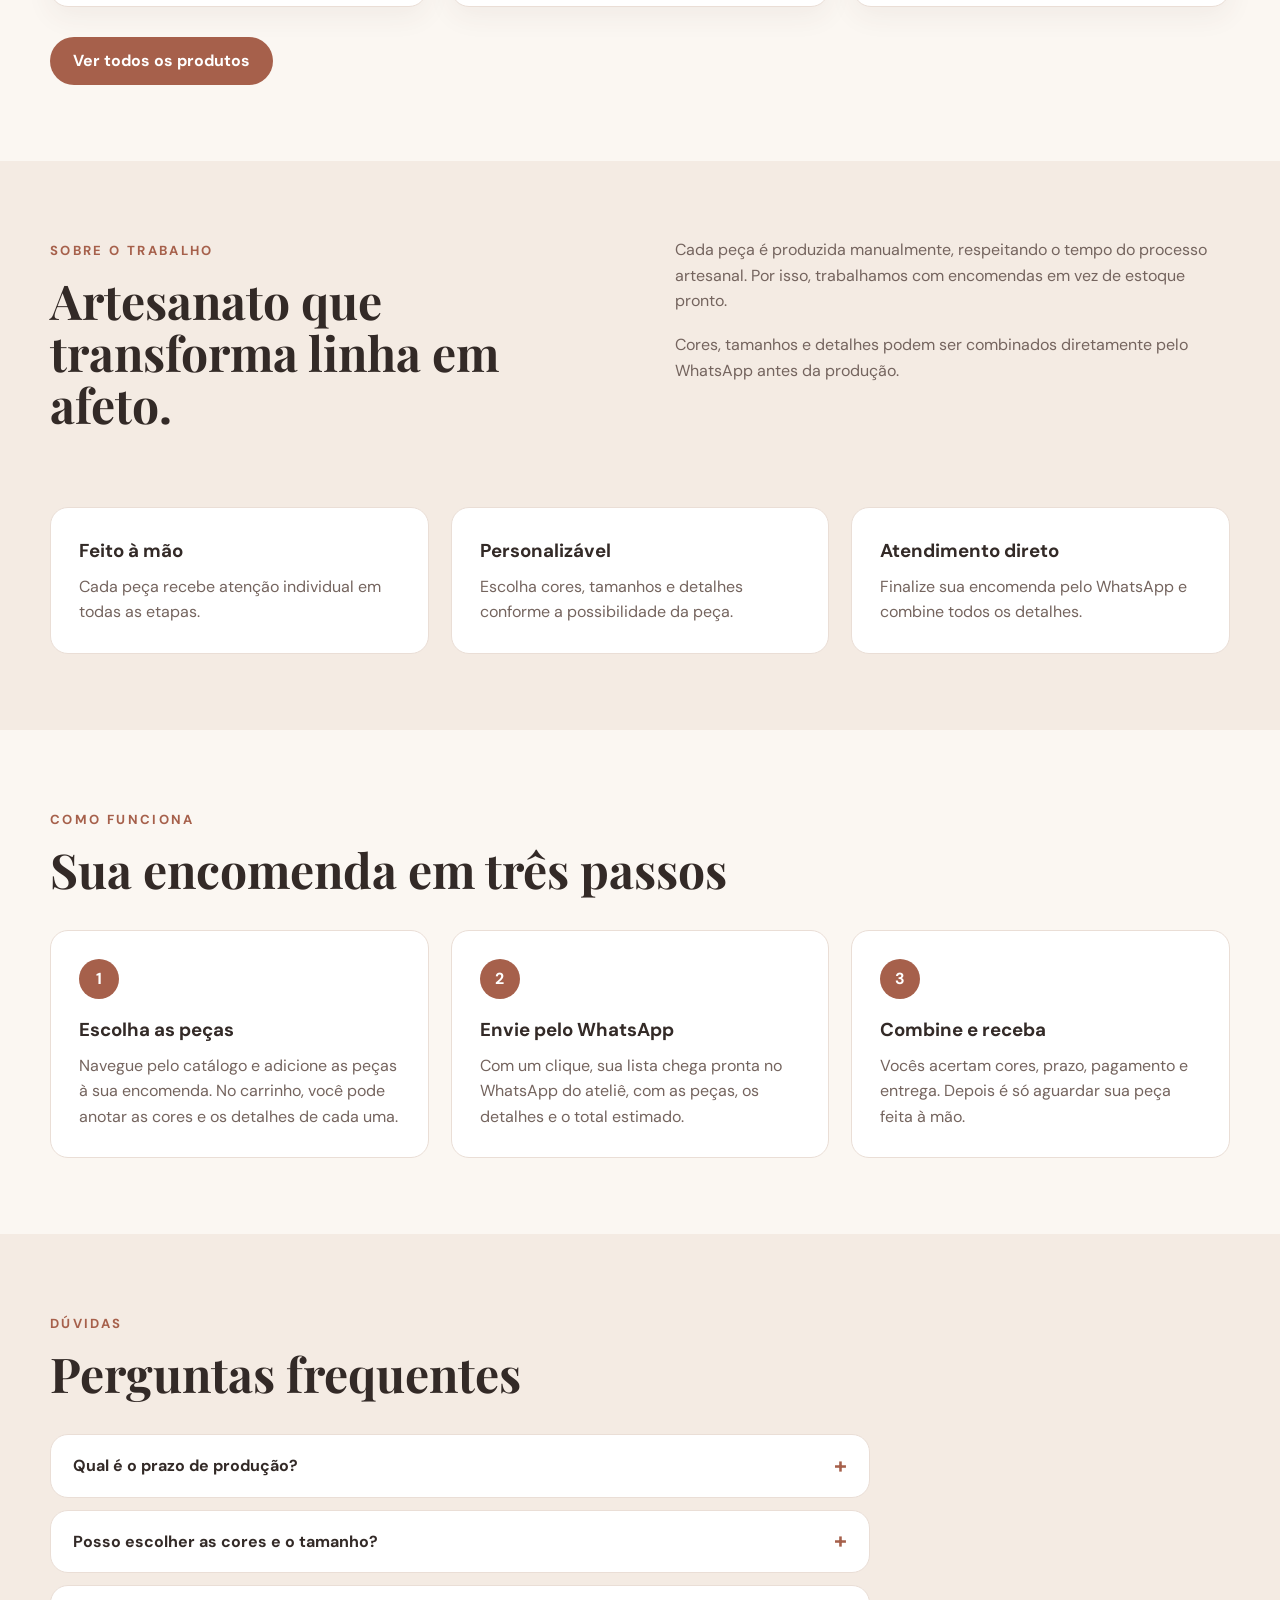
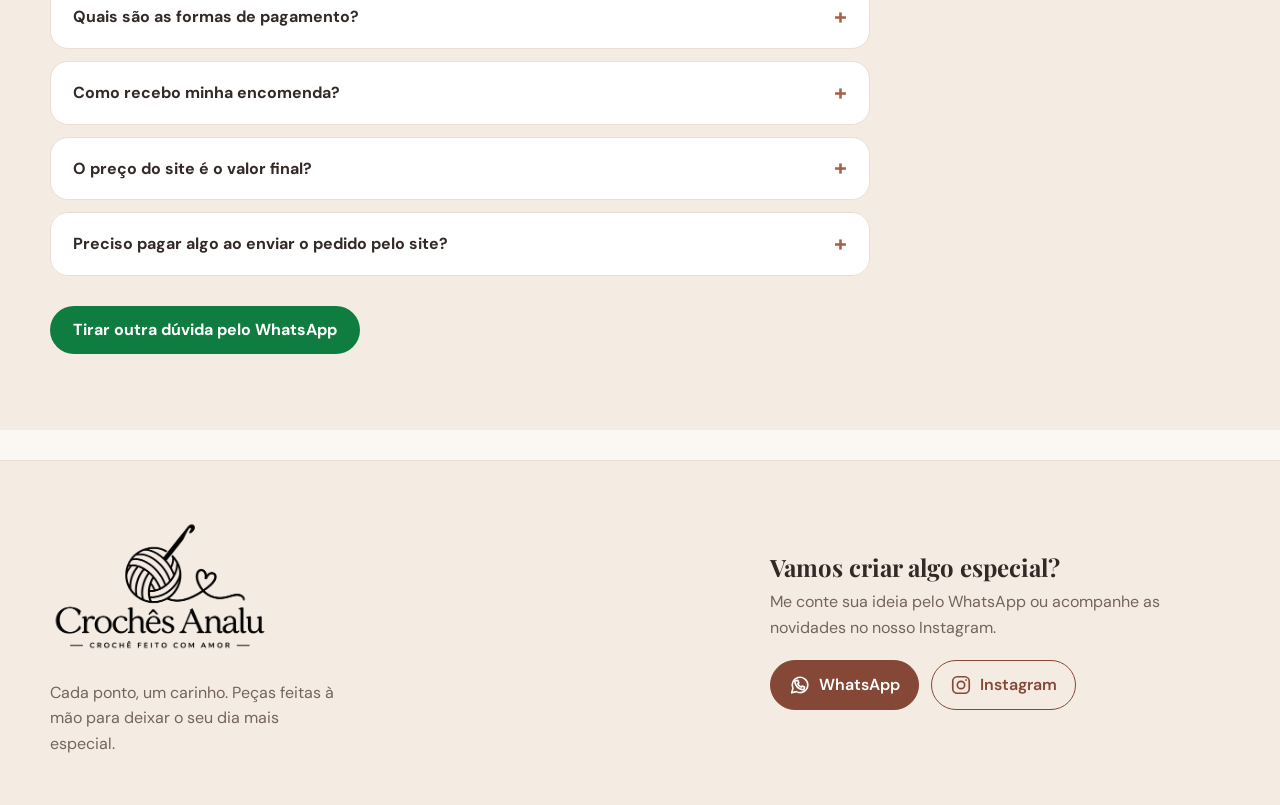
==== commit 2c225b3c: "AnaLu Croches - finalizado" ====
--- a/index.html
+++ b/index.html
@@ -28,7 +28,7 @@
   <meta property="og:image" content="https://gabrielsdl-dev.github.io/AnaLu-Croches/img/og-image.jpg">
   <meta property="og:image:width" content="1200">
   <meta property="og:image:height" content="630">
-  <meta property="og:image:alt" content="Bolsa de crochê em algodão cru com novelos em tons terrosos.">
+  <meta property="og:image:alt" content="Logo da AnaLu Crochês ao lado de um tapete de crochê feito à mão.">
   <meta name="twitter:card" content="summary_large_image">
   <link rel="preconnect" href="https://fonts.googleapis.com">
   <link rel="preconnect" href="https://fonts.gstatic.com" crossorigin>
@@ -77,7 +77,7 @@
         </div>
 
         <div class="hero-art">
-          <img class="hero-photo" src="img/croche-artesanal-hero.webp" alt="Composição de crochê com bolsa de algodão cru, novelos em tons terrosos e agulha de madeira." width="1200" height="1200" fetchpriority="high">
+          <img class="hero-photo" src="img/tapetes-croche-hero.webp" alt="Tapete retangular de crochê feito à mão, com borda terracota e listras em marrom, creme, preto e azul, sobre piso de madeira." width="765" height="765" fetchpriority="high">
         </div>
       </div>
     </section>
@@ -132,6 +132,70 @@
         </article>
       </div>
     </section>
+
+    <section class="section" id="como-funciona" aria-labelledby="como-funciona-titulo">
+      <div class="container">
+        <div class="section-heading">
+          <span class="eyebrow">Como funciona</span>
+          <h2 id="como-funciona-titulo">Sua encomenda em três passos</h2>
+        </div>
+
+        <ol class="steps">
+          <li class="step">
+            <h3>Escolha as peças</h3>
+            <p>Navegue pelo catálogo e adicione as peças à sua encomenda. No carrinho, você pode anotar as cores e os detalhes de cada uma.</p>
+          </li>
+          <li class="step">
+            <h3>Envie pelo WhatsApp</h3>
+            <p>Com um clique, sua lista chega pronta no WhatsApp do ateliê, com as peças, os detalhes e o total estimado.</p>
+          </li>
+          <li class="step">
+            <h3>Combine e receba</h3>
+            <p>Vocês acertam cores, prazo, pagamento e entrega. Depois é só aguardar sua peça feita à mão.</p>
+          </li>
+        </ol>
+      </div>
+    </section>
+
+    <section class="section section-soft" id="duvidas" aria-labelledby="duvidas-titulo">
+      <div class="container">
+        <div class="section-heading">
+          <span class="eyebrow">Dúvidas</span>
+          <h2 id="duvidas-titulo">Perguntas frequentes</h2>
+        </div>
+
+        <div class="faq-list">
+          <details class="faq-item">
+            <summary>Qual é o prazo de produção?</summary>
+            <p>Depende da peça, do tamanho e das encomendas em andamento. O prazo é informado pelo WhatsApp antes de a produção começar.</p>
+          </details>
+          <details class="faq-item">
+            <summary>Posso escolher as cores e o tamanho?</summary>
+            <p>Sim. Cores, tamanhos e detalhes podem ser combinados conforme a possibilidade de cada peça. No carrinho, há um campo para anotar o que você deseja em cada uma.</p>
+          </details>
+          <details class="faq-item">
+            <summary>Quais são as formas de pagamento?</summary>
+            <p>Pix ou dinheiro.</p>
+          </details>
+          <details class="faq-item">
+            <summary>Como recebo minha encomenda?</summary>
+            <p>Você pode retirar a peça ou receber com entrega na região. O local e as condições são combinados pelo WhatsApp.</p>
+          </details>
+          <details class="faq-item">
+            <summary>O preço do site é o valor final?</summary>
+            <p>Os preços são estimados e podem mudar conforme cores, tamanho e personalizações. O valor final é confirmado pelo WhatsApp antes de a produção começar.</p>
+          </details>
+          <details class="faq-item">
+            <summary>Preciso pagar algo ao enviar o pedido pelo site?</summary>
+            <p>Não. O site só monta a mensagem com a sua encomenda. Tudo é confirmado na conversa pelo WhatsApp.</p>
+          </details>
+        </div>
+
+        <div class="section-cta">
+          <a class="btn btn-whatsapp" href="https://wa.me/5511977066682" data-contato="whatsapp" target="_blank" rel="noopener noreferrer">Tirar outra dúvida pelo WhatsApp</a>
+        </div>
+      </div>
+    </section>
   </main>
 
   <footer class="site-footer">
@@ -142,17 +206,17 @@
       </div>
       <div class="footer-contact">
         <h2>Vamos criar algo especial?</h2>
-        <p>Me conte sua ideia pelo WhatsApp ou acompanhe as novidades no Instagram.</p>
+        <p>Me conte sua ideia pelo WhatsApp ou acompanhe as novidades no nosso Instagram.</p>
         <nav class="footer-social" aria-label="Redes sociais">
         <!-- Os links são preenchidos por js/config.js; o href abaixo é só reserva. -->
-        <a href="https://wa.me/5511999999999" data-contato="whatsapp" target="_blank" rel="noopener noreferrer">
+        <a href="https://wa.me/5511977066682" data-contato="whatsapp" target="_blank" rel="noopener noreferrer">
           <svg viewBox="0 0 24 24" aria-hidden="true" focusable="false" fill="none" stroke="currentColor" stroke-width="1.8" stroke-linecap="round" stroke-linejoin="round">
             <path d="M20.5 11.7a8.5 8.5 0 0 1-12.6 7.5L3 20.5l1.3-4.8a8.5 8.5 0 1 1 16.2-4Z"/>
             <path d="m8.1 7.2 1.5-.2 1.1 2.6-1.1 1.1a7.2 7.2 0 0 0 3.6 3.6l1.1-1.1 2.6 1.1-.2 1.5c-.1.9-1 1.5-1.9 1.3-4.3-.8-7.6-4.1-8.4-8.4-.2-.9.4-1.8 1.3-1.9Z"/>
           </svg>
           <span>WhatsApp</span>
         </a>
-        <a href="https://www.instagram.com/USUARIO/" data-contato="instagram" target="_blank" rel="noopener noreferrer">
+        <a href="https://www.instagram.com/analu.croches_/" data-contato="instagram" target="_blank" rel="noopener noreferrer">
           <svg viewBox="0 0 24 24" aria-hidden="true" focusable="false" fill="none" stroke="currentColor" stroke-width="1.8">
             <rect x="3" y="3" width="18" height="18" rx="5"/>
             <circle cx="12" cy="12" r="4"/>
--- a/css/style.css
+++ b/css/style.css
@@ -128,6 +128,7 @@
   display: inline-flex;
   align-items: center;
   gap: 8px;
+  white-space: nowrap;
 }
 
 .product-cart-bar {
@@ -263,9 +264,14 @@
   background: var(--primary-dark);
 }
 
+/* Verde um pouco mais escuro que o do WhatsApp para o texto branco ter contraste ≥ 4,5:1. */
 .btn-whatsapp {
-  background: #1fa855;
-  color: white;
+  background: #0f7d3f;
+  color: #ffffff;
+}
+
+.btn-whatsapp:hover {
+  background: #0b6633;
 }
 
 .btn-block {
@@ -328,6 +334,7 @@
 }
 
 .product-card {
+  position: relative;
   overflow: hidden;
   border-radius: var(--radius-md);
   background: var(--surface);
@@ -1005,3 +1012,304 @@
 .theme-switch input:checked + .slider::before {
   transform: translateX(26px);
 }
+
+
+/* ---------- Card inteiro clicável (abre o detalhe da peça) ---------- */
+
+.product-link::after {
+  content: "";
+  position: absolute;
+  inset: 0;
+  z-index: 1;
+}
+
+.product-link:focus-visible {
+  outline: none;
+}
+
+.product-link:focus-visible::after {
+  border-radius: var(--radius-md);
+  outline: 3px solid var(--primary);
+  outline-offset: -3px;
+}
+
+.product-card:hover .product-link {
+  color: var(--primary);
+}
+
+.add-cart {
+  position: relative;
+  z-index: 2;
+}
+
+.btn-outline {
+  border-color: var(--border);
+  background: var(--surface);
+  color: var(--text);
+}
+
+.btn-outline:hover {
+  border-color: var(--primary);
+}
+
+/* ---------- Detalhe do produto (modal) ---------- */
+
+html:has(.product-modal[open]) {
+  overflow: hidden;
+}
+
+.product-modal {
+  width: min(calc(100% - 32px), 880px);
+  max-height: calc(100dvh - 32px);
+  margin: auto;
+  padding: 0;
+  /* Contorno em vez de borda: não soma altura e não gera barra de rolagem à toa. */
+  border: 0;
+  outline: 1px solid var(--border);
+  border-radius: var(--radius-lg);
+  background: var(--surface);
+  color: var(--text);
+  box-shadow: var(--shadow);
+  overflow: auto;
+}
+
+.product-modal::backdrop {
+  background: rgba(24, 21, 20, 0.6);
+  backdrop-filter: blur(3px);
+}
+
+.product-modal-inner {
+  position: relative;
+  display: grid;
+  /* minmax(0, ...) impede a foto de alargar a coluna além da janela. */
+  grid-template-columns: minmax(0, 1fr) minmax(0, 1fr);
+}
+
+.product-modal-close {
+  position: absolute;
+  top: 12px;
+  right: 12px;
+  z-index: 2;
+  width: 40px;
+  height: 40px;
+  border: 1px solid var(--border);
+  border-radius: 50%;
+  background: var(--surface);
+  color: var(--text);
+  font-size: 1rem;
+}
+
+.product-modal-close:hover {
+  border-color: var(--primary);
+}
+
+.product-modal-visual {
+  position: relative;
+  overflow: hidden;
+  aspect-ratio: 3 / 4;
+  background: var(--surface-soft);
+  display: grid;
+  place-items: center;
+}
+
+.product-modal-visual .product-photo {
+  position: absolute;
+  inset: 0;
+}
+
+.product-modal-content {
+  display: flex;
+  flex-direction: column;
+  gap: 14px;
+  padding: 40px 32px 32px;
+}
+
+.product-modal-content h2 {
+  font-size: clamp(1.8rem, 3vw, 2.4rem);
+  padding-right: 40px;
+}
+
+.product-modal-description,
+.product-modal-measures,
+.product-modal-note {
+  color: var(--muted);
+}
+
+.product-modal-note {
+  font-size: .9rem;
+  padding: 12px 14px;
+  border-radius: var(--radius-sm);
+  background: var(--surface-soft);
+}
+
+.product-modal-price strong {
+  font-size: 1.5rem;
+}
+
+.product-modal-actions {
+  display: flex;
+  flex-wrap: wrap;
+  gap: 10px;
+  margin-top: auto;
+}
+
+/* ---------- Cores e detalhes de cada peça no carrinho ---------- */
+
+.item-details {
+  display: grid;
+  gap: 6px;
+  margin-top: 14px;
+  color: var(--muted);
+  font-size: .84rem;
+  font-weight: 700;
+}
+
+.item-details small {
+  font-weight: 500;
+}
+
+.item-details textarea {
+  width: 100%;
+  padding: 10px 12px;
+  border: 1px solid var(--border);
+  border-radius: var(--radius-sm);
+  background: var(--bg);
+  color: var(--text);
+  font-weight: 400;
+  resize: vertical;
+  outline: none;
+}
+
+.item-details textarea:focus {
+  border-color: var(--primary);
+}
+
+/* ---------- Como funciona ---------- */
+
+.steps {
+  display: grid;
+  grid-template-columns: repeat(3, 1fr);
+  gap: 22px;
+  list-style: none;
+  counter-reset: passo;
+}
+
+.step {
+  counter-increment: passo;
+  padding: 28px;
+  border-radius: var(--radius-md);
+  background: var(--surface);
+  border: 1px solid var(--border);
+}
+
+.step::before {
+  content: counter(passo);
+  display: grid;
+  place-items: center;
+  width: 40px;
+  height: 40px;
+  margin-bottom: 16px;
+  border-radius: 50%;
+  background: var(--primary);
+  color: var(--on-primary);
+  font-weight: 700;
+}
+
+.step h3 {
+  margin-bottom: 8px;
+}
+
+.step p {
+  color: var(--muted);
+}
+
+/* ---------- Perguntas frequentes ---------- */
+
+.faq-list {
+  display: grid;
+  gap: 12px;
+  max-width: 820px;
+}
+
+.faq-item {
+  border: 1px solid var(--border);
+  border-radius: var(--radius-md);
+  background: var(--surface);
+}
+
+.faq-item summary {
+  display: flex;
+  justify-content: space-between;
+  align-items: center;
+  gap: 16px;
+  padding: 18px 22px;
+  font-weight: 700;
+  cursor: pointer;
+  list-style: none;
+}
+
+.faq-item summary::-webkit-details-marker {
+  display: none;
+}
+
+.faq-item summary::after {
+  content: "+";
+  flex-shrink: 0;
+  color: var(--primary);
+  font-size: 1.4rem;
+  line-height: 1;
+  transition: transform .2s ease;
+}
+
+.faq-item[open] summary::after {
+  transform: rotate(45deg);
+}
+
+.faq-item summary:focus-visible {
+  outline: 2px solid var(--primary);
+  outline-offset: 2px;
+  border-radius: var(--radius-md);
+}
+
+.faq-item p {
+  padding: 0 22px 18px;
+  color: var(--muted);
+}
+
+@media (max-width: 900px) {
+  .steps {
+    grid-template-columns: 1fr;
+  }
+}
+
+@media (max-width: 680px) {
+  .product-modal {
+    width: 100%;
+    max-width: 100%;
+    max-height: 100dvh;
+    border-radius: var(--radius-lg) var(--radius-lg) 0 0;
+    margin: auto 0 0;
+  }
+
+  .product-modal-inner {
+    grid-template-columns: minmax(0, 1fr);
+  }
+
+  .product-modal-visual {
+    aspect-ratio: 1 / 1;
+  }
+
+  .product-modal-content {
+    padding: 24px 20px 28px;
+  }
+
+  .product-modal-actions .btn {
+    flex: 1 1 100%;
+  }
+}
+
+@media (prefers-reduced-motion: reduce) {
+  .faq-item summary::after {
+    transition: none;
+  }
+}
